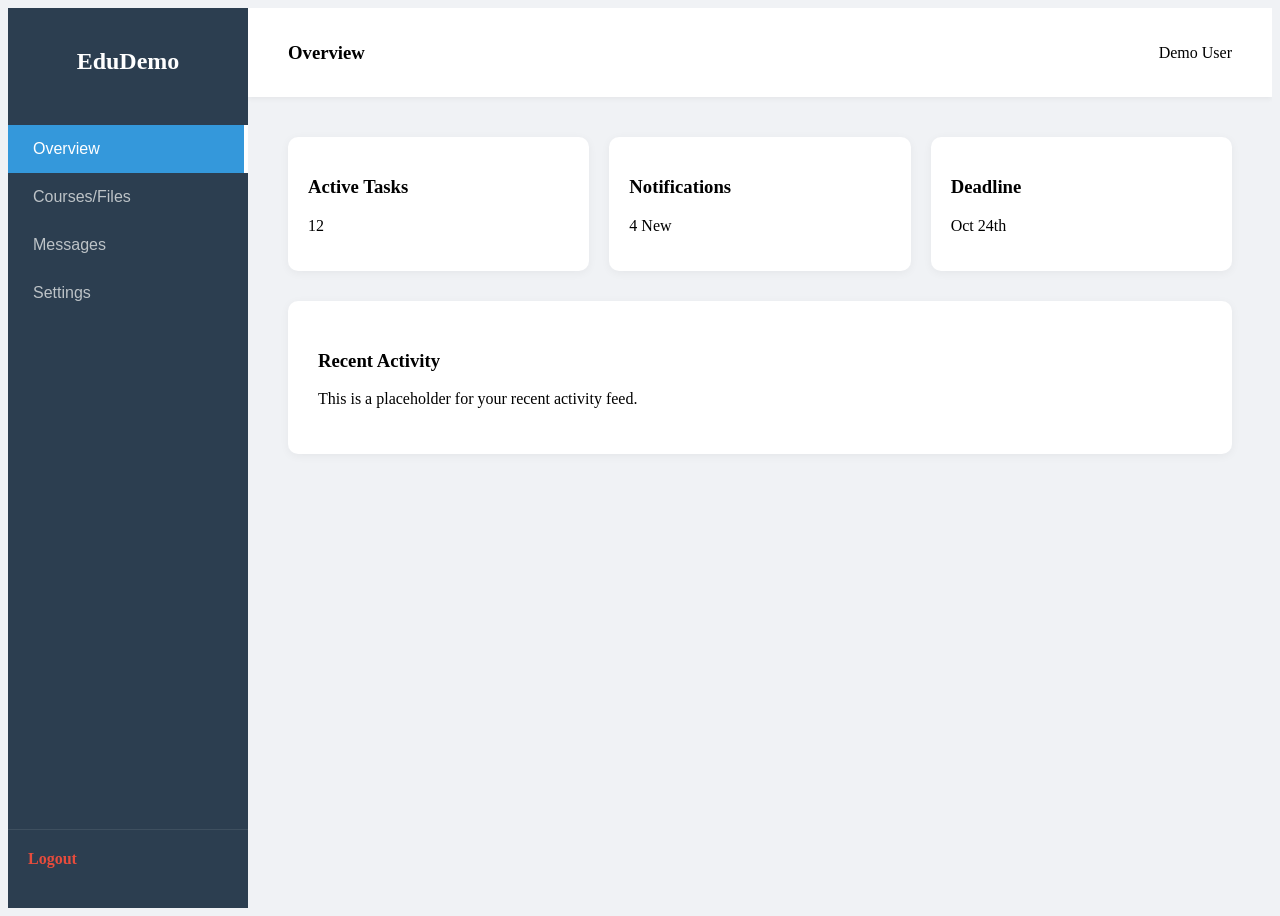
==== dashboard.html @ 4b62f8fe "commit index dashboard" ====
<!DOCTYPE html>
<html lang="en">
<head>
    <meta charset="UTF-8">
    <meta name="viewport" content="width=device-width, initial-scale=1.0">
    <title>Dashboard - Skeleton</title>
    <link rel="stylesheet" href="style.css">
</head>
<body class="dashboard-body">

    <aside class="sidebar">
        <div class="sidebar-header">
            <h2>EduDemo</h2>
        </div>
        <nav class="sidebar-nav">
            <button class="tab-link active" onclick="openTab(event, 'Overview')">Overview</button>
            <button class="tab-link" onclick="openTab(event, 'Courses')">Courses/Files</button>
            <button class="tab-link" onclick="openTab(event, 'Messages')">Messages</button>
            <button class="tab-link" onclick="openTab(event, 'Settings')">Settings</button>
        </nav>
        <div class="sidebar-footer">
            <a href="index.html" class="logout-btn">Logout</a>
        </div>
    </aside>

    <main class="main-content">
        <header class="top-bar">
            <h3 id="tab-title">Overview</h3>
            <div class="user-profile">Demo User</div>
        </header>

        <section id="Overview" class="tab-content active">
            <div class="stats-grid">
                <div class="stat-card"><h3>Active Tasks</h3><p>12</p></div>
                <div class="stat-card"><h3>Notifications</h3><p>4 New</p></div>
                <div class="stat-card"><h3>Deadline</h3><p>Oct 24th</p></div>
            </div>
            <div class="big-card">
                <h3>Recent Activity</h3>
                <p>This is a placeholder for your recent activity feed.</p>
            </div>
        </section>

        <section id="Courses" class="tab-content">
            <div class="big-card">
                <h3>My Courses & Files</h3>
                <p>List of available resources for the selected role.</p>
                <ul>
                    <li>Introduction to Design - PDF</li>
                    <li>Backend Logic (Fake) - Video</li>
                </ul>
            </div>
        </section>

        <section id="Messages" class="tab-content">
            <div class="big-card">
                <h3>Inbox</h3>
                <p>No new messages from Professors or Students.</p>
            </div>
        </section>

        <section id="Settings" class="tab-content">
            <div class="big-card">
                <h3>Account Settings</h3>
                <p>Modify your profile and notification preferences here.</p>
            </div>
        </section>
    </main>

    <script>
        function openTab(evt, tabName) {
            // Hide all tab content
            var i, tabcontent, tablinks;
            tabcontent = document.getElementsByClassName("tab-content");
            for (i = 0; i < tabcontent.length; i++) {
                tabcontent[i].classList.remove("active");
            }

            // Remove "active" class from all buttons
            tablinks = document.getElementsByClassName("tab-link");
            for (i = 0; i < tablinks.length; i++) {
                tablinks[i].classList.remove("active");
            }

            // Show the current tab and add an "active" class to the button
            document.getElementById(tabName).classList.add("active");
            evt.currentTarget.classList.add("active");
            
            // Update the top title
            document.getElementById("tab-title").innerText = tabName;
        }
    </script>
</body>
</html>
---- style.css ----
/* Dashboard Specific Layout */
.dashboard-body {
    display: flex;
    background-color: #f0f2f5;
    height: 100vh;
    overflow: hidden;
}

/* Sidebar */
.sidebar {
    width: 240px;
    background-color: #2c3e50;
    color: white;
    display: flex;
    flex-direction: column;
    padding: 20px 0;
}

.sidebar-header { text-align: center; margin-bottom: 30px; }

.sidebar-nav { flex-grow: 1; }

.tab-link {
    background: none;
    border: none;
    color: #bdc3c7;
    width: 100%;
    padding: 15px 25px;
    text-align: left;
    font-size: 1rem;
    cursor: pointer;
    transition: 0.2s;
}

.tab-link:hover { background-color: #34495e; color: white; }
.tab-link.active { background-color: #3498db; color: white; border-right: 4px solid #fff; }

.sidebar-footer { padding: 20px; border-top: 1px solid #3e4f5f; }
.logout-btn { color: #e74c3c; text-decoration: none; font-weight: bold; }

/* Main Content Area */
.main-content {
    flex-grow: 1;
    display: flex;
    flex-direction: column;
    overflow-y: auto;
}

.top-bar {
    background: white;
    padding: 15px 40px;
    display: flex;
    justify-content: space-between;
    align-items: center;
    box-shadow: 0 2px 5px rgba(0,0,0,0.05);
}

.tab-content {
    display: none;
    padding: 40px;
}

.tab-content.active {
    display: block;
}

/* Content Cards */
.stats-grid {
    display: grid;
    grid-template-columns: repeat(auto-fit, minmax(200px, 1fr));
    gap: 20px;
    margin-bottom: 30px;
}

.stat-card {
    background: white;
    padding: 20px;
    border-radius: 10px;
    box-shadow: 0 2px 10px rgba(0,0,0,0.05);
}

.big-card {
    background: white;
    padding: 30px;
    border-radius: 10px;
    box-shadow: 0 2px 10px rgba(0,0,0,0.05);
}
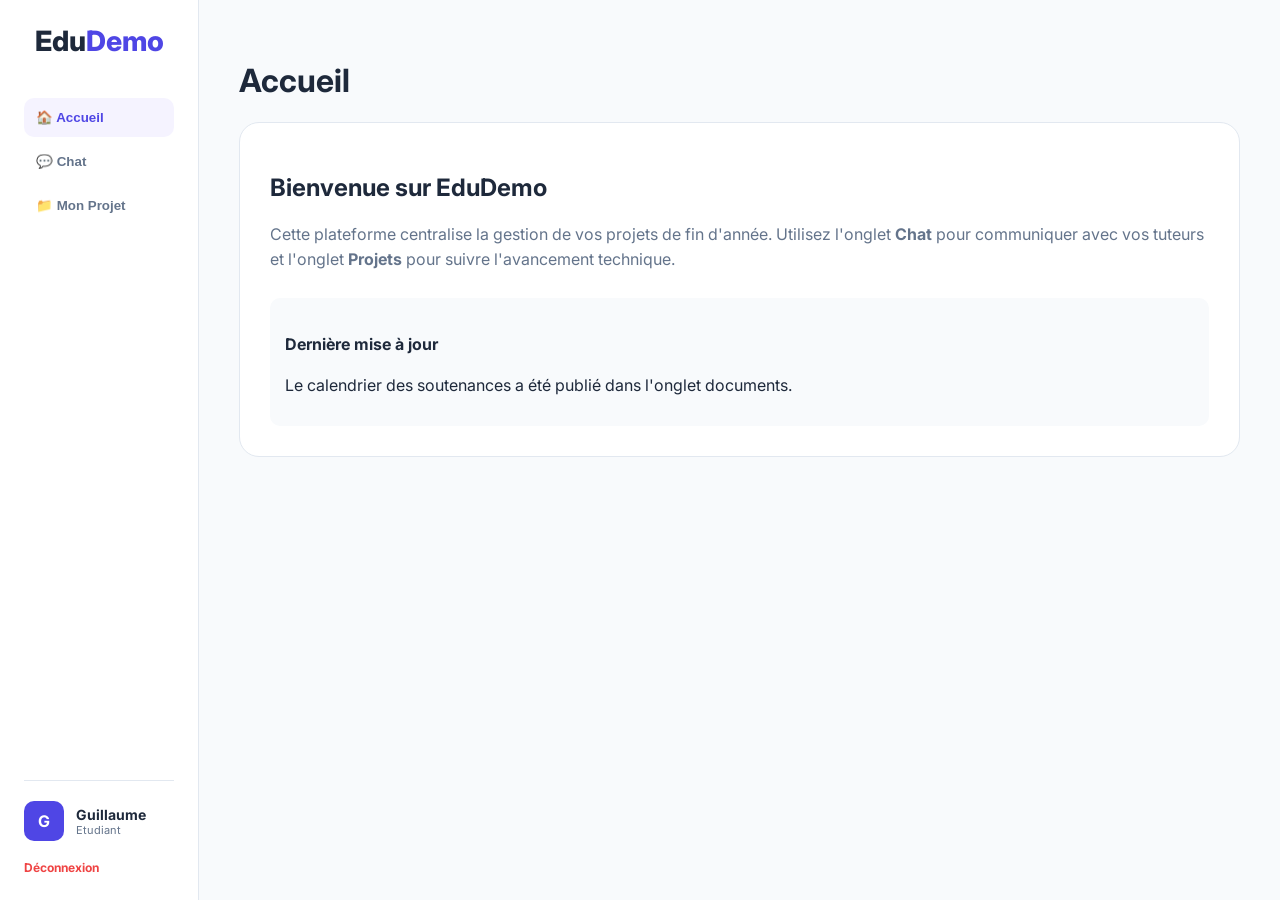
==== commit 5a94ffd5: "update" ====
--- a/dashboard.html
+++ b/dashboard.html
@@ -1,93 +1,154 @@
 <!DOCTYPE html>
-<html lang="en">
+<html lang="fr">
 <head>
     <meta charset="UTF-8">
-    <meta name="viewport" content="width=device-width, initial-scale=1.0">
-    <title>Dashboard - Skeleton</title>
+    <title>Dashboard | EduDemo</title>
+    <link href="https://fonts.googleapis.com/css2?family=Inter:wght@400;600;700&display=swap" rel="stylesheet">
     <link rel="stylesheet" href="style.css">
 </head>
 <body class="dashboard-body">
 
     <aside class="sidebar">
-        <div class="sidebar-header">
-            <h2>EduDemo</h2>
+        <div class="sidebar-top">
+            <div class="brand">Edu<span>Demo</span></div>
         </div>
         <nav class="sidebar-nav">
-            <button class="tab-link active" onclick="openTab(event, 'Overview')">Overview</button>
-            <button class="tab-link" onclick="openTab(event, 'Courses')">Courses/Files</button>
-            <button class="tab-link" onclick="openTab(event, 'Messages')">Messages</button>
-            <button class="tab-link" onclick="openTab(event, 'Settings')">Settings</button>
+            <button class="nav-item active" onclick="openTab(event, 'Home')">🏠 Accueil</button>
+            <button class="nav-item" onclick="openTab(event, 'Chat')">💬 Chat</button>
+            <button class="nav-item" onclick="openTab(event, 'Projets')" id="nav-project-text">📁 Projets</button>
         </nav>
-        <div class="sidebar-footer">
-            <a href="index.html" class="logout-btn">Logout</a>
+        <div class="sidebar-bottom">
+            <div class="user-info">
+                <div class="avatar" id="avatar-letter">?</div>
+                <div class="user-details">
+                    <p class="user-name" id="user-display">Utilisateur</p>
+                    <p class="user-role" id="role-display">Rôle</p>
+                </div>
+            </div>
+            <a href="index.html" class="logout-link">Déconnexion</a>
         </div>
     </aside>
 
-    <main class="main-content">
-        <header class="top-bar">
-            <h3 id="tab-title">Overview</h3>
-            <div class="user-profile">Demo User</div>
+    <main class="content">
+        <header class="content-header">
+            <h1 id="tab-title">Accueil</h1>
         </header>
 
-        <section id="Overview" class="tab-content active">
-            <div class="stats-grid">
-                <div class="stat-card"><h3>Active Tasks</h3><p>12</p></div>
-                <div class="stat-card"><h3>Notifications</h3><p>4 New</p></div>
-                <div class="stat-card"><h3>Deadline</h3><p>Oct 24th</p></div>
-            </div>
-            <div class="big-card">
-                <h3>Recent Activity</h3>
-                <p>This is a placeholder for your recent activity feed.</p>
+        <section id="Home" class="tab-pane active">
+            <div class="card">
+                <h2>Bienvenue sur EduDemo</h2>
+                <p style="color: var(--text-light); margin-top: 10px; line-height: 1.6;">
+                    Cette plateforme centralise la gestion de vos projets de fin d'année. 
+                    Utilisez l'onglet <strong>Chat</strong> pour communiquer avec vos tuteurs et l'onglet 
+                    <strong>Projets</strong> pour suivre l'avancement technique.
+                </p>
+                <div class="info-box-simple" style="margin-top: 25px;">
+                    <h4>Dernière mise à jour</h4>
+                    <p>Le calendrier des soutenances a été publié dans l'onglet documents.</p>
+                </div>
             </div>
         </section>
 
-        <section id="Courses" class="tab-content">
-            <div class="big-card">
-                <h3>My Courses & Files</h3>
-                <p>List of available resources for the selected role.</p>
-                <ul>
-                    <li>Introduction to Design - PDF</li>
-                    <li>Backend Logic (Fake) - Video</li>
-                </ul>
+        <section id="Chat" class="tab-pane">
+            <div class="chat-container">
+                <div class="chat-messages" id="chatbox">
+                    <div class="message received">
+                        <span class="sender">Mme Martin</span>
+                        <p>Bonjour à tous, bienvenue dans l'espace de discussion.</p>
+                    </div>
+                </div>
+                <div class="chat-input-area">
+                    <input type="text" id="chatInput" placeholder="Écrivez votre message...">
+                    <button onclick="sendMessage()" class="btn-send">Envoyer</button>
+                </div>
             </div>
         </section>
 
-        <section id="Messages" class="tab-content">
-            <div class="big-card">
-                <h3>Inbox</h3>
-                <p>No new messages from Professors or Students.</p>
-            </div>
-        </section>
-
-        <section id="Settings" class="tab-content">
-            <div class="big-card">
-                <h3>Account Settings</h3>
-                <p>Modify your profile and notification preferences here.</p>
-            </div>
+        <section id="Projets" class="tab-pane">
+            <div id="singleton-content"></div>
         </section>
     </main>
 
     <script>
+        const params = new URLSearchParams(window.location.search);
+        const role = params.get('role') || 'Etudiant';
+        const container = document.getElementById('singleton-content');
+
+        if (role === 'Etudiant') document.getElementById('nav-project-text').innerText = "📁 Mon Projet";
+
+        const profiles = {
+            'Etudiant': {
+                name: "Guillaume", avatar: "G",
+                html: `<div class="card border-student">
+                    <span class="tag tag-green">Actif</span>
+                    <h2>Refonte Site E-commerce</h2>
+                    <div class="info-box-simple">
+                        <p><strong>Entreprise :</strong> TechCorp</p>
+                        <p><strong>Statut :</strong> En cours</p>
+                    </div>
+                </div>`
+            },
+            'Ecole': {
+                name: "Mme Martin", avatar: "M",
+                html: `<div class="card border-admin">
+                    <div class="flex-between">
+                        <h2>Administration Projets</h2>
+                        <button class="btn-small-primary" onclick="addNewProjectRow()">+ Ajouter</button>
+                    </div>
+                    <table class="data-table" id="projects-table">
+                        <thead><tr><th>Projet</th><th>Entreprise</th><th>Étudiant</th><th></th></tr></thead>
+                        <tbody>
+                            <tr><td contenteditable="true">Site Web</td><td>TechCorp</td><td>Guillaume</td><td><button class="btn-delete" onclick="this.parentElement.parentElement.remove()">✕</button></td></tr>
+                        </tbody>
+                    </table>
+                </div>`
+            },
+            'Entreprise': {
+                name: "TechCorp", avatar: "T",
+                html: `<div class="card border-business">
+                    <h2>Suivi de Collaboration</h2>
+                    <div class="info-box-simple">
+                        <p>Projet : <strong>Refonte E-commerce</strong></p>
+                        <p>Étudiant : <strong>Guillaume</strong></p>
+                    </div>
+                </div>`
+            }
+        };
+
+        const current = profiles[role] || profiles['Etudiant'];
+        document.getElementById('user-display').innerText = current.name;
+        document.getElementById('role-display').innerText = role;
+        document.getElementById('avatar-letter').innerText = current.avatar;
+        container.innerHTML = current.html;
+
+        function sendMessage() {
+            const input = document.getElementById('chatInput');
+            const chatbox = document.getElementById('chatbox');
+            if (input.value.trim() !== "") {
+                const msg = document.createElement('div');
+                msg.className = "message sent";
+                msg.innerHTML = `<span class="sender">Moi</span><p>${input.value}</p>`;
+                chatbox.appendChild(msg);
+                input.value = "";
+                chatbox.scrollTop = chatbox.scrollHeight;
+            }
+        }
+
+        function addNewProjectRow() {
+            const table = document.getElementById('projects-table').getElementsByTagName('tbody')[0];
+            const row = table.insertRow();
+            row.innerHTML = `<td contenteditable="true">Nom...</td><td contenteditable="true">Entr...</td><td contenteditable="true">Élève...</td><td><button class="btn-delete" onclick="this.parentElement.parentElement.remove()">✕</button></td>`;
+        }
+
         function openTab(evt, tabName) {
-            // Hide all tab content
-            var i, tabcontent, tablinks;
-            tabcontent = document.getElementsByClassName("tab-content");
-            for (i = 0; i < tabcontent.length; i++) {
-                tabcontent[i].classList.remove("active");
-            }
-
-            // Remove "active" class from all buttons
-            tablinks = document.getElementsByClassName("tab-link");
-            for (i = 0; i < tablinks.length; i++) {
-                tablinks[i].classList.remove("active");
-            }
-
-            // Show the current tab and add an "active" class to the button
+            document.querySelectorAll(".tab-pane, .nav-item").forEach(el => el.classList.remove("active"));
             document.getElementById(tabName).classList.add("active");
             evt.currentTarget.classList.add("active");
             
-            // Update the top title
-            document.getElementById("tab-title").innerText = tabName;
+            let label = tabName;
+            if (tabName === 'Home') label = "Accueil";
+            if (tabName === 'Projets') label = (role === 'Etudiant' ? "Mon Projet" : "Projets");
+            document.getElementById('tab-title').innerText = label;
         }
     </script>
 </body>
--- a/style.css
+++ b/style.css
@@ -1,87 +1,76 @@
-/* Dashboard Specific Layout */
-.dashboard-body {
-    display: flex;
-    background-color: #f0f2f5;
-    height: 100vh;
-    overflow: hidden;
+:root {
+    --primary: #4f46e5;
+    --bg: #f8fafc;
+    --white: #ffffff;
+    --text: #1e293b;
+    --text-light: #64748b;
+    --border: #e2e8f0;
 }
 
-/* Sidebar */
-.sidebar {
-    width: 240px;
-    background-color: #2c3e50;
-    color: white;
-    display: flex;
-    flex-direction: column;
-    padding: 20px 0;
-}
+* { box-sizing: border-box; }
+body { margin: 0; font-family: 'Inter', sans-serif; color: var(--text); background: var(--bg); }
 
-.sidebar-header { text-align: center; margin-bottom: 30px; }
+/* --- LOGIN --- */
+.login-page { display: flex; align-items: center; justify-content: center; height: 100vh; background: #f1f5f9; }
+.login-card { background: var(--white); padding: 40px; border-radius: 24px; box-shadow: 0 20px 25px -5px rgba(0,0,0,0.1); width: 380px; text-align: center; }
+.brand { font-size: 28px; font-weight: 800; text-align: center; }
+.brand span { color: var(--primary); }
+.subtitle { color: var(--text-light); margin-bottom: 30px; font-size: 14px; }
+.options-stack { display: flex; flex-direction: column; gap: 10px; }
+.choice-btn { display: flex; align-items: center; padding: 15px; border-radius: 12px; border: 1px solid var(--border); background: var(--white); cursor: pointer; transition: 0.2s; }
+.choice-btn:hover { border-color: var(--primary); background: #f5f3ff; }
+.choice-btn .icon { font-size: 24px; margin-right: 15px; }
+.choice-btn .text { text-align: left; }
+.choice-btn .text strong { display: block; font-size: 14px; }
+.choice-btn .text small { color: var(--text-light); font-size: 11px; }
+.login-form { display: flex; flex-direction: column; gap: 12px; margin-top: 20px; }
+.login-form input { padding: 12px; border-radius: 10px; border: 1px solid var(--border); }
+.btn-primary { background: var(--primary); color: white; border: none; padding: 14px; border-radius: 10px; cursor: pointer; font-weight: 700; }
+.back-link { background: none; border: none; color: var(--text-light); cursor: pointer; font-size: 12px; margin-bottom: 10px; }
 
-.sidebar-nav { flex-grow: 1; }
+/* --- DASHBOARD LAYOUT --- */
+.dashboard-body { display: flex; height: 100vh; overflow: hidden; }
+.sidebar { width: 260px; background: var(--white); border-right: 1px solid var(--border); display: flex; flex-direction: column; padding: 24px; }
+.sidebar-nav { flex-grow: 1; margin-top: 40px; }
+.nav-item { background: none; border: none; width: 100%; text-align: left; padding: 12px; border-radius: 10px; cursor: pointer; color: var(--text-light); font-weight: 600; margin-bottom: 5px; }
+.nav-item.active { background: #f5f3ff; color: var(--primary); }
+.sidebar-bottom { border-top: 1px solid var(--border); padding-top: 20px; }
+.user-info { display: flex; align-items: center; gap: 12px; margin-bottom: 15px; }
+.avatar { width: 40px; height: 40px; background: var(--primary); color: white; border-radius: 10px; display: flex; align-items: center; justify-content: center; font-weight: 700; }
+.user-name { font-weight: 700; margin: 0; font-size: 14px; }
+.user-role { font-size: 11px; color: var(--text-light); margin: 0; }
+.logout-link { color: #ef4444; text-decoration: none; font-size: 12px; font-weight: 700; }
 
-.tab-link {
-    background: none;
-    border: none;
-    color: #bdc3c7;
-    width: 100%;
-    padding: 15px 25px;
-    text-align: left;
-    font-size: 1rem;
-    cursor: pointer;
-    transition: 0.2s;
-}
+/* --- CHAT SECTION --- */
+.chat-container { display: flex; flex-direction: column; height: 60vh; background: white; border-radius: 20px; border: 1px solid var(--border); overflow: hidden; }
+.chat-messages { flex-grow: 1; padding: 20px; overflow-y: auto; display: flex; flex-direction: column; gap: 15px; background: #fcfcfd; }
+.message { max-width: 70%; padding: 10px 15px; border-radius: 15px; position: relative; }
+.message .sender { font-size: 10px; font-weight: 800; text-transform: uppercase; margin-bottom: 4px; display: block; }
+.message p { margin: 0; font-size: 14px; line-height: 1.4; }
+.received { background: #f1f5f9; align-self: flex-start; border-bottom-left-radius: 2px; }
+.received .sender { color: var(--primary); }
+.sent { background: var(--primary); color: white; align-self: flex-end; border-bottom-right-radius: 2px; }
+.sent .sender { color: #c7d2fe; }
+.chat-input-area { padding: 15px; background: white; border-top: 1px solid var(--border); display: flex; gap: 10px; }
+.chat-input-area input { flex-grow: 1; padding: 10px 15px; border-radius: 10px; border: 1px solid var(--border); outline: none; }
+.btn-send { background: var(--primary); color: white; border: none; padding: 0 20px; border-radius: 10px; cursor: pointer; font-weight: 600; }
 
-.tab-link:hover { background-color: #34495e; color: white; }
-.tab-link.active { background-color: #3498db; color: white; border-right: 4px solid #fff; }
+/* --- CONTENT --- */
+.content { flex-grow: 1; padding: 40px; overflow-y: auto; }
+.card { background: var(--white); padding: 30px; border-radius: 20px; border: 1px solid var(--border); }
+.tab-pane { display: none; }
+.tab-pane.active { display: block; animation: fadeIn 0.3s ease; }
+.flex-between { display: flex; justify-content: space-between; align-items: center; margin-bottom: 20px; }
+.btn-small-primary { background: var(--primary); color: white; border: none; padding: 8px 16px; border-radius: 8px; cursor: pointer; font-size: 12px; font-weight: 600; }
+.btn-delete { background: #fee2e2; color: #ef4444; border: none; padding: 5px 10px; border-radius: 6px; cursor: pointer; font-weight: bold; }
+.data-table { width: 100%; border-collapse: collapse; }
+.data-table th { text-align: left; padding: 10px; font-size: 11px; text-transform: uppercase; color: var(--text-light); border-bottom: 2px solid var(--border); }
+.data-table td { padding: 12px; border-bottom: 1px solid var(--border); font-size: 13px; }
+.info-box-simple { margin-top: 15px; padding: 15px; background: #f8fafc; border-radius: 10px; }
+.tag { padding: 3px 10px; border-radius: 20px; font-size: 10px; font-weight: 700; }
+.tag-green { background: #dcfce7; color: #166534; }
+.border-student { border-left: 5px solid #10b981; }
+.border-admin { border-left: 5px solid #ef4444; }
+.border-business { border-left: 5px solid #3b82f6; }
 
-.sidebar-footer { padding: 20px; border-top: 1px solid #3e4f5f; }
-.logout-btn { color: #e74c3c; text-decoration: none; font-weight: bold; }
-
-/* Main Content Area */
-.main-content {
-    flex-grow: 1;
-    display: flex;
-    flex-direction: column;
-    overflow-y: auto;
-}
-
-.top-bar {
-    background: white;
-    padding: 15px 40px;
-    display: flex;
-    justify-content: space-between;
-    align-items: center;
-    box-shadow: 0 2px 5px rgba(0,0,0,0.05);
-}
-
-.tab-content {
-    display: none;
-    padding: 40px;
-}
-
-.tab-content.active {
-    display: block;
-}
-
-/* Content Cards */
-.stats-grid {
-    display: grid;
-    grid-template-columns: repeat(auto-fit, minmax(200px, 1fr));
-    gap: 20px;
-    margin-bottom: 30px;
-}
-
-.stat-card {
-    background: white;
-    padding: 20px;
-    border-radius: 10px;
-    box-shadow: 0 2px 10px rgba(0,0,0,0.05);
-}
-
-.big-card {
-    background: white;
-    padding: 30px;
-    border-radius: 10px;
-    box-shadow: 0 2px 10px rgba(0,0,0,0.05);
-}+@keyframes fadeIn { from { opacity: 0; transform: translateY(5px); } to { opacity: 1; transform: translateY(0); } }
